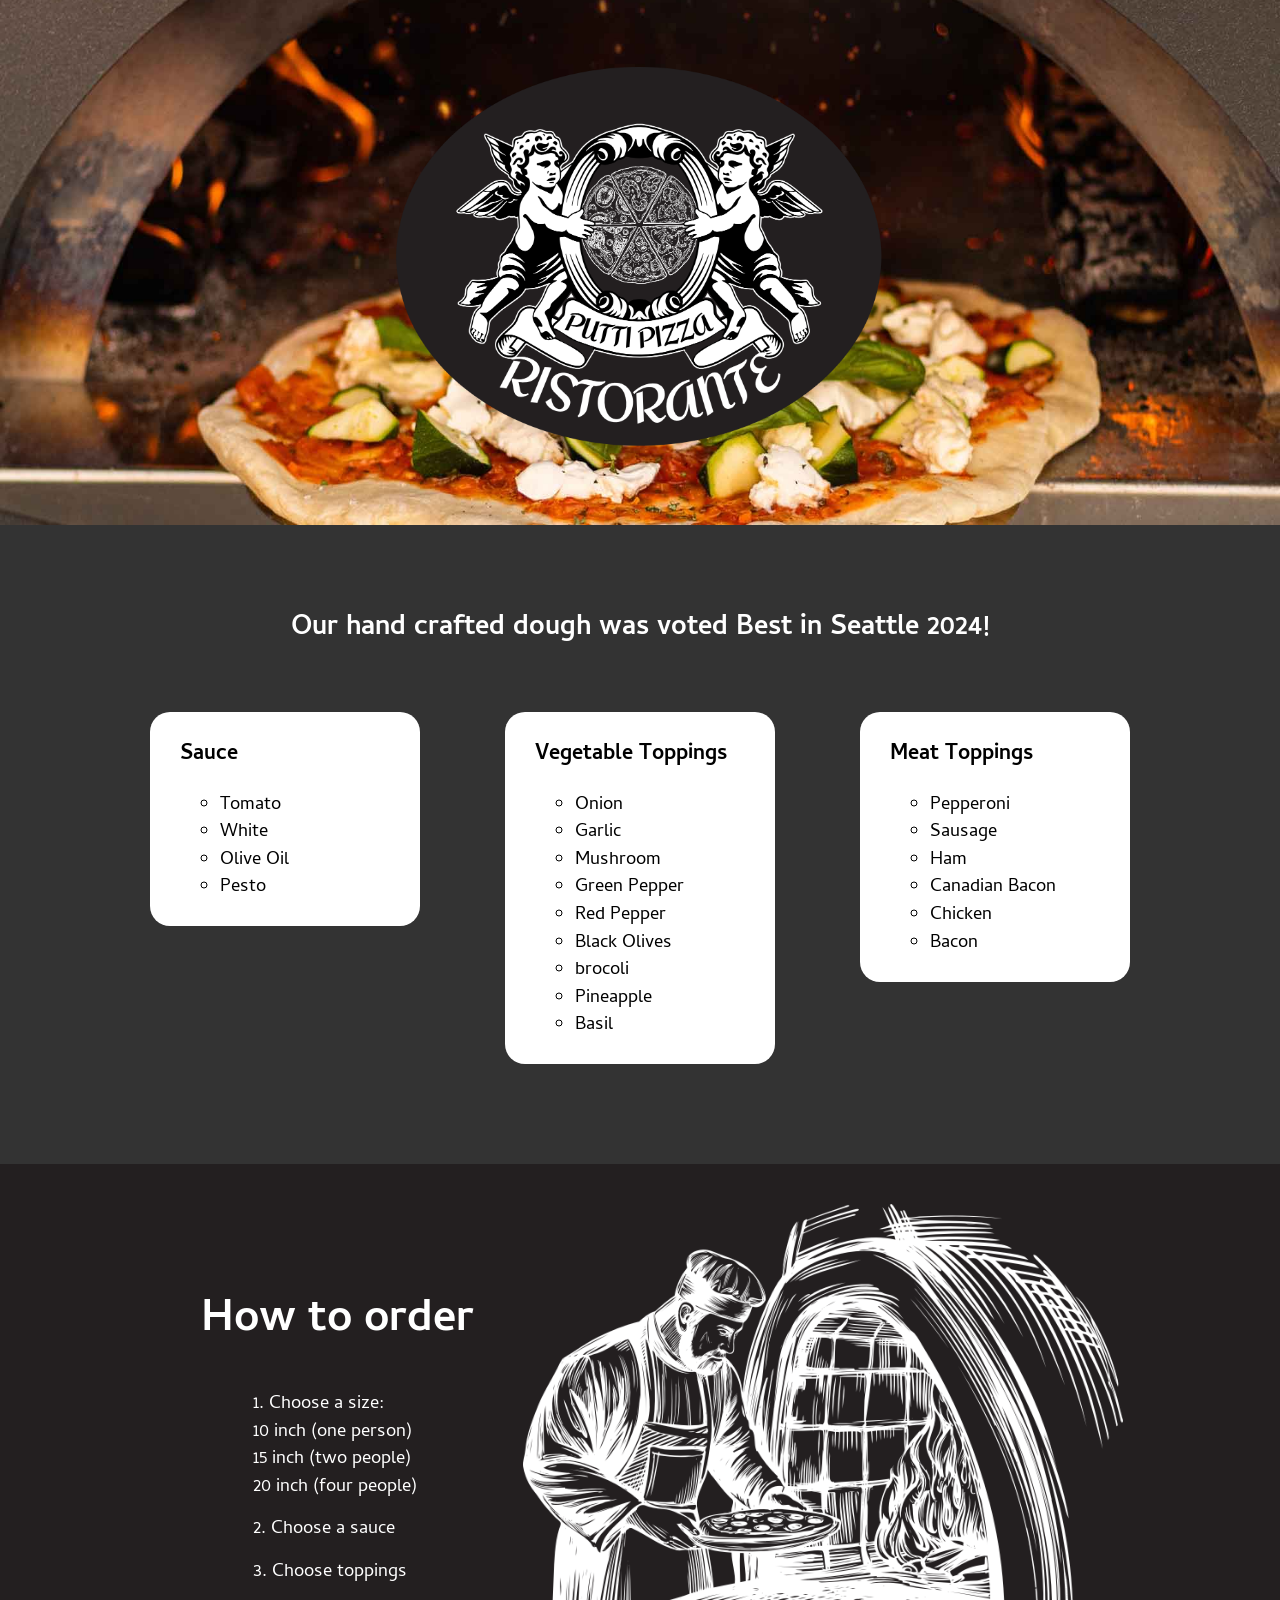
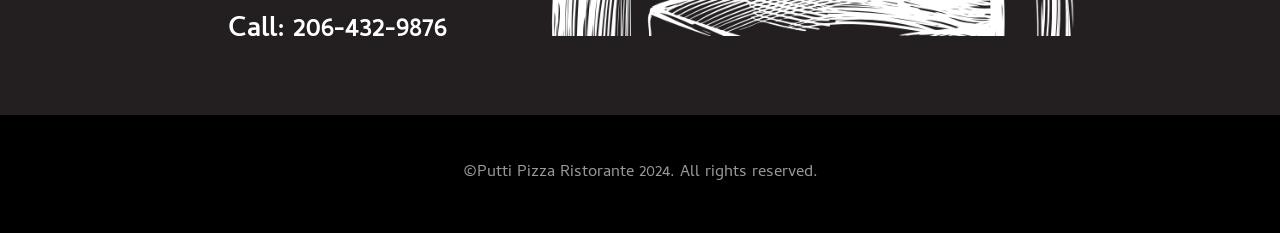
==== index.html @ 8b07ec17 "Initial commit" ====
<!DOCTYPE html>
<html lang="en">

<head>
    <meta charset="UTF-8">
    <meta name="viewport" content="width=device-width, initial-scale=1.0">
    <title>Putti Pizza Ristorante</title>
    <link rel="stylesheet" href="style.css">
</head>

<body>
    <header>
        <img src="images/putti-pizza-oval-logo.png" alt="Putti Pizza Ristorante">
    </header>
    <main>
        <h2>Our hand crafted dough was voted Best in Seattle 2024!</h2>
        <div class="choices">
            <h3>Sauce</h3>
            <ul>
                <li>
                    Tomato
                </li>
                <li>White</li>
                <li>Olive Oil</li>
                <li>Pesto</li>
            </ul>
        </div>
        <div class="choices">
            <h3>Vegetable Toppings</h3>
            <ul>
                <li>Onion</li>
                <li>Garlic</li>
                <li>Mushroom</li>
                <li>Green Pepper</li>
                <li>Red Pepper</li>
                <li>Black Olives</li>
                <li>brocoli</li>
                <li>Pineapple</li>
                <li>Basil</li>
            </ul>
        </div>
        <div class="choices">
            <h3>Meat Toppings</h3>
            <ul>
                <li>Pepperoni</li>
                <li>Sausage</li>
                <li>Ham</li>
                <li>Canadian Bacon</li>
                <li>Chicken</li>
                <li>Bacon</li>
            </ul>
        </div>

        <section>
            <div>
                <h2 id="order-heading">How to order</h2>
                <ol>
                    <li>Choose a size:<br>
                        10 inch (one person)<br>
                        15 inch (two people)<br>
                        20 inch (four people)</li>
                    <li>Choose a sauce</li>
                    <li>Choose toppings</li>
                </ol>
                <h2>Call: 206-432-9876</h2>
            </div>
            <img src="images/pizza-chef.png" alt="Pizza chef illustration">
        </section>
    </main>
    <footer>
        <p>&copy;Putti Pizza Ristorante 2024. All rights reserved.</p>

    </footer>

</body>

</html>
---- style.css ----
@import url('https://fonts.googleapis.com/css2?family=Cambay:wght@400;700&display=swap');

html {
    color-scheme: dark;
}

body {
    margin: 0;
    font-family: 'Cambay', sans-serif;
    font-size: 1.15rem;
    line-height: 1.5;
    text-align: center;
    background-color: #333;
    color: white;
}

main {
    margin-inline: auto;
}

img,
video {
    max-width: 100%;
}


header {
    padding: 60px 0;
    background: #333 url('images/header-bg.jpg') no-repeat center center;
    background-size: cover;
}

header>img {
    margin: auto;
    width: 500px;
}

main {
    padding-top: 60px;
}

.choices {
    display: inline-block;
    vertical-align: top;
    margin: 40px;
    padding: 5px 30px;
    width: 210px;
    border-radius: 20px;
    background-color: white;
    color: black;
    text-align: left;
}

ul {
    list-style-type: circle;
}

section {
    margin: 60px 0 0 0;
    padding: 40px;
    background-color: #231f20;
}

#order-heading {
    font-size: 2.8rem;
}

section>div {
    display: inline-block;
    width: 30%;
}

section>img {
    width: 50%;
}

ol {
    margin: 0 auto;
    width: 210px;
}

ol>li {
    margin: 15px 0;
    text-align: left;
    list-style-position: inside;
}

footer {
    margin: 0;
    padding: 30px;
    background-color: black;
    font-weight: lighter;
    font-size: 0.9em;
    color: #999;
}

/*===========Menu Page=========*/

#page-title {
    margin: 0;
    background: url('images/italian-flag-shadow.png') center center no-repeat;
    background-size: contain;
    padding: 80px 200px;
    color: black;
    font-size: 2em;
}

.menu-category {
    font-size: 1.8em;
}

.dishes {
    list-style-type: none;
    margin: 40px auto;
    padding: 40px;
    width: 500px;
    border-radius: 20px;
    background-color: white;
    color: black;
    text-align: left;
}

.dishes li>h4 {
    margin-bottom: 0;
    padding-bottom: 0;
}

.dishes li>p {
    margin-top: 5px;
    padding-top: 0;
}

/*====About page=====*/
main>p {
    margin: 20px auto;
    text-align: left;
    max-width: 700px;
}

/*=======Locations page=======*/

.locations {
    display: inline-block;
    vertical-align: top;
    margin: 40px;
    padding: 5px 30px;
    width: 310px;
    border-radius: 20px;
    background-color: white;
    color: black;
    text-align: left;
}

.map {
    width: 600px;
}


/*==================Student code 8 ===================*/



/*=================== Practice Session ===============*/
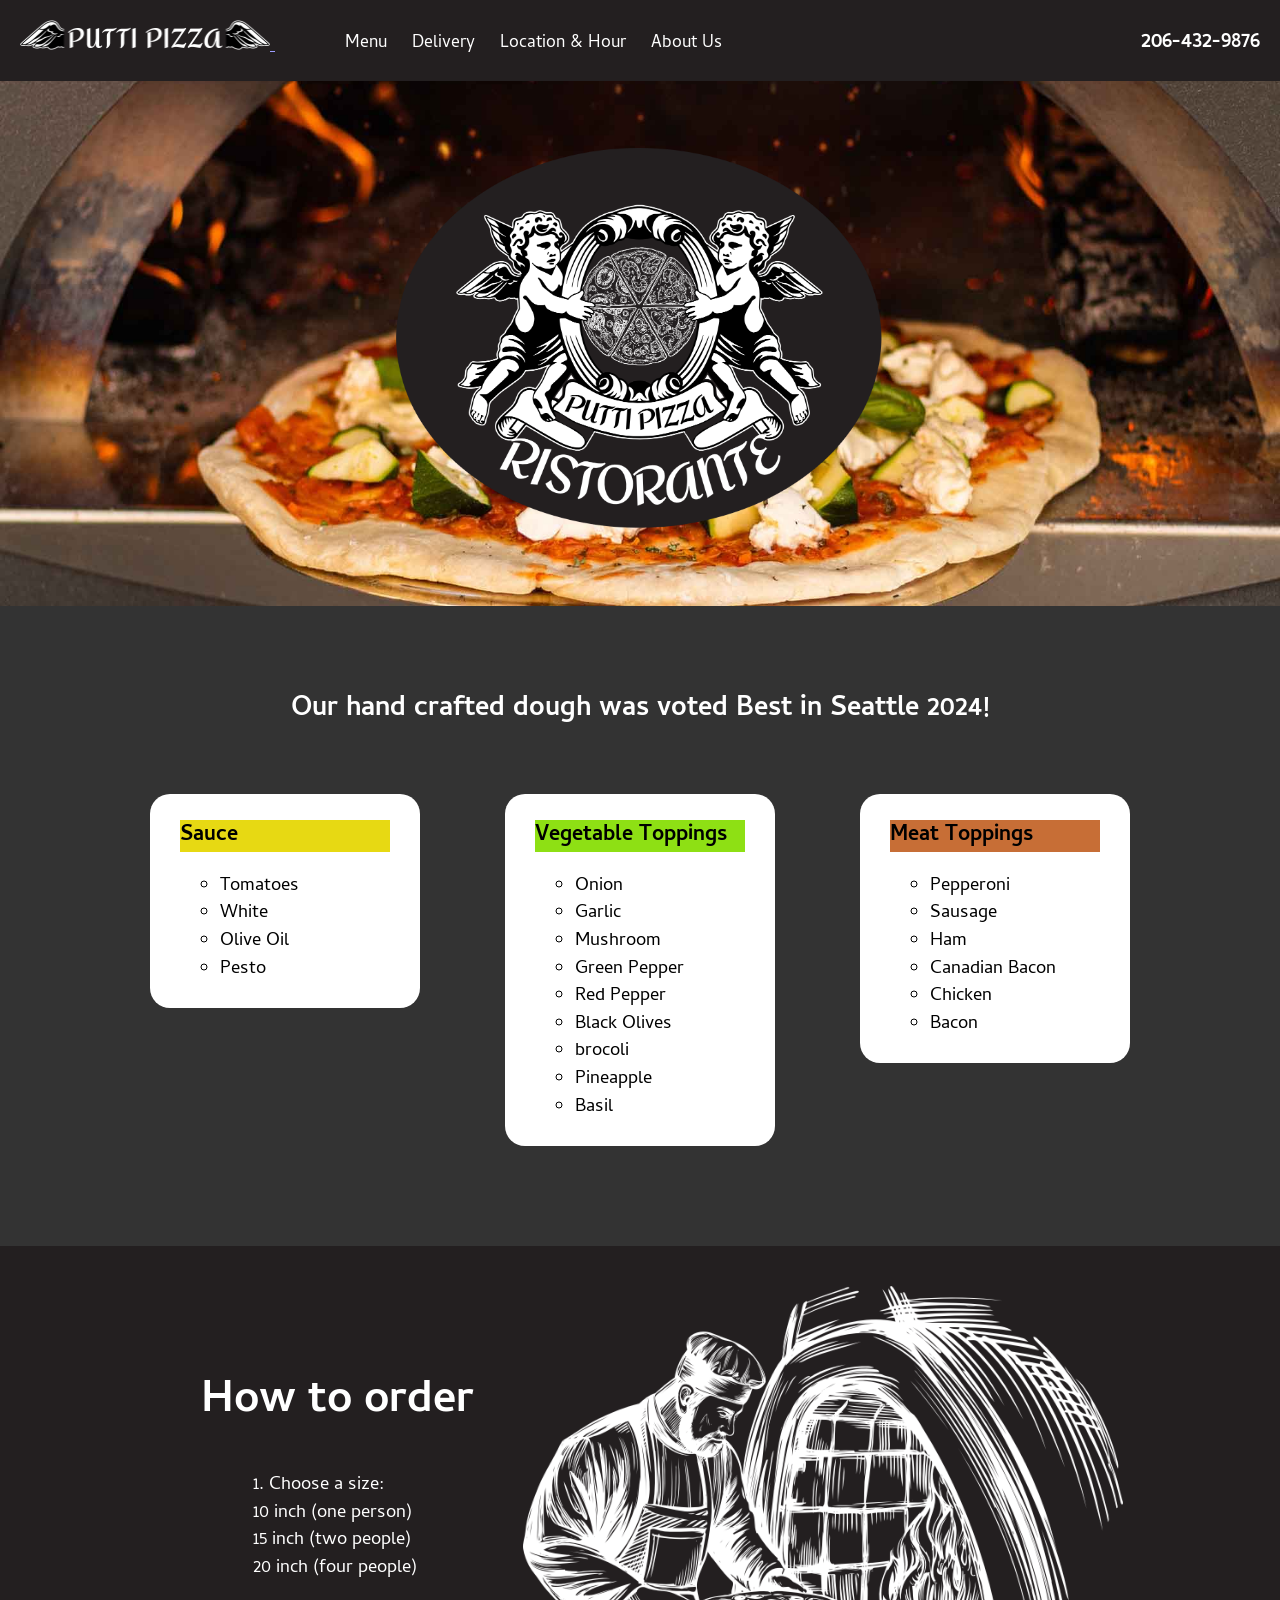
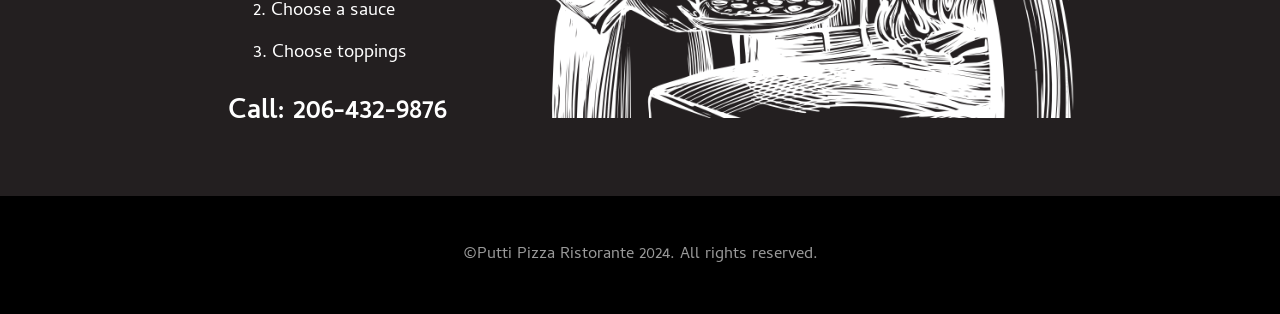
==== commit 8cad513d: "lesson 8 in-class/practice activity completed" ====
--- a/index.html
+++ b/index.html
@@ -10,23 +10,46 @@
 
 <body>
     <header>
+        <nav>
+            <a href="index.html">
+            <img id="nav-logo" src="images/putti-pizza-logo-small.png" alt="putti pizza navigation logo">
+            </a>
+            <ul id="menu">
+                <li>
+                    <a href="menu.html">Menu</a>
+                </li>
+                <li>
+                    <a href="http://doordash.com" target="_blank">Delivery</a>
+                </li>
+                <li>
+                    <a href="locations.html">Location &amp; Hour</a>
+                </li>
+                <li>
+                    <a href="about.html">About Us</a>
+                </li>
+            </ul>
+            <div id="contact">
+                <h3>206-432-9876</h3>
+            </div>
+        </nav>
+
+
+
         <img src="images/putti-pizza-oval-logo.png" alt="Putti Pizza Ristorante">
     </header>
     <main>
         <h2>Our hand crafted dough was voted Best in Seattle 2024!</h2>
         <div class="choices">
-            <h3>Sauce</h3>
-            <ul>
-                <li>
-                    Tomato
-                </li>
+            <h3 class="sauces">Sauce</h3>
+            <ul id="sauce">
+                <li><a>Tomatoes</a></li>
                 <li>White</li>
                 <li>Olive Oil</li>
                 <li>Pesto</li>
             </ul>
         </div>
         <div class="choices">
-            <h3>Vegetable Toppings</h3>
+            <h3 class="VegToppings">Vegetable Toppings</h3>
             <ul>
                 <li>Onion</li>
                 <li>Garlic</li>
@@ -40,7 +63,7 @@
             </ul>
         </div>
         <div class="choices">
-            <h3>Meat Toppings</h3>
+            <h3 class="MeatToppings">Meat Toppings</h3>
             <ul>
                 <li>Pepperoni</li>
                 <li>Sausage</li>
@@ -74,4 +97,5 @@
 
 </body>
 
-</html>+</html>
+
--- a/style.css
+++ b/style.css
@@ -158,6 +158,70 @@
 
 /*==================Student code 8 ===================*/
 
-
+header{
+    padding-top:0;
+}
+
+nav {
+    background-color: #231f20;
+    padding:20px;
+    margin-bottom: 60px;
+    text-align:left;
+    position: relative;
+}
+
+
+#nav-logo{
+    width:250px;
+}
+
+
+#menu{
+    list-style-type: none;
+    display:inline-block;
+    padding: 0;
+    margin: 0 0 0 60px;
+    vertical-align: middle;
+    
+}
+
+#menu > li{
+    display:inline-block;
+    padding:0;
+    margin: 0 10px;
+}
+
+#menu > li > a {
+    color:white;
+    text-decoration:none;
+    font-size:0.95em;
+}
+
+
+#contact{
+    position: absolute;
+    top: 5px;
+    right: 20px;
+
+}
 
 /*=================== Practice Session ===============*/
+
+
+.sauces{
+    background-color:rgb(231, 217, 19);
+
+}
+
+.VegToppings{
+    background-color:rgb(142, 224, 20);
+}
+
+.MeatToppings{
+    background-color:rgb(199, 110, 54);
+}
+
+li:hover{
+    color:red;
+
+}
